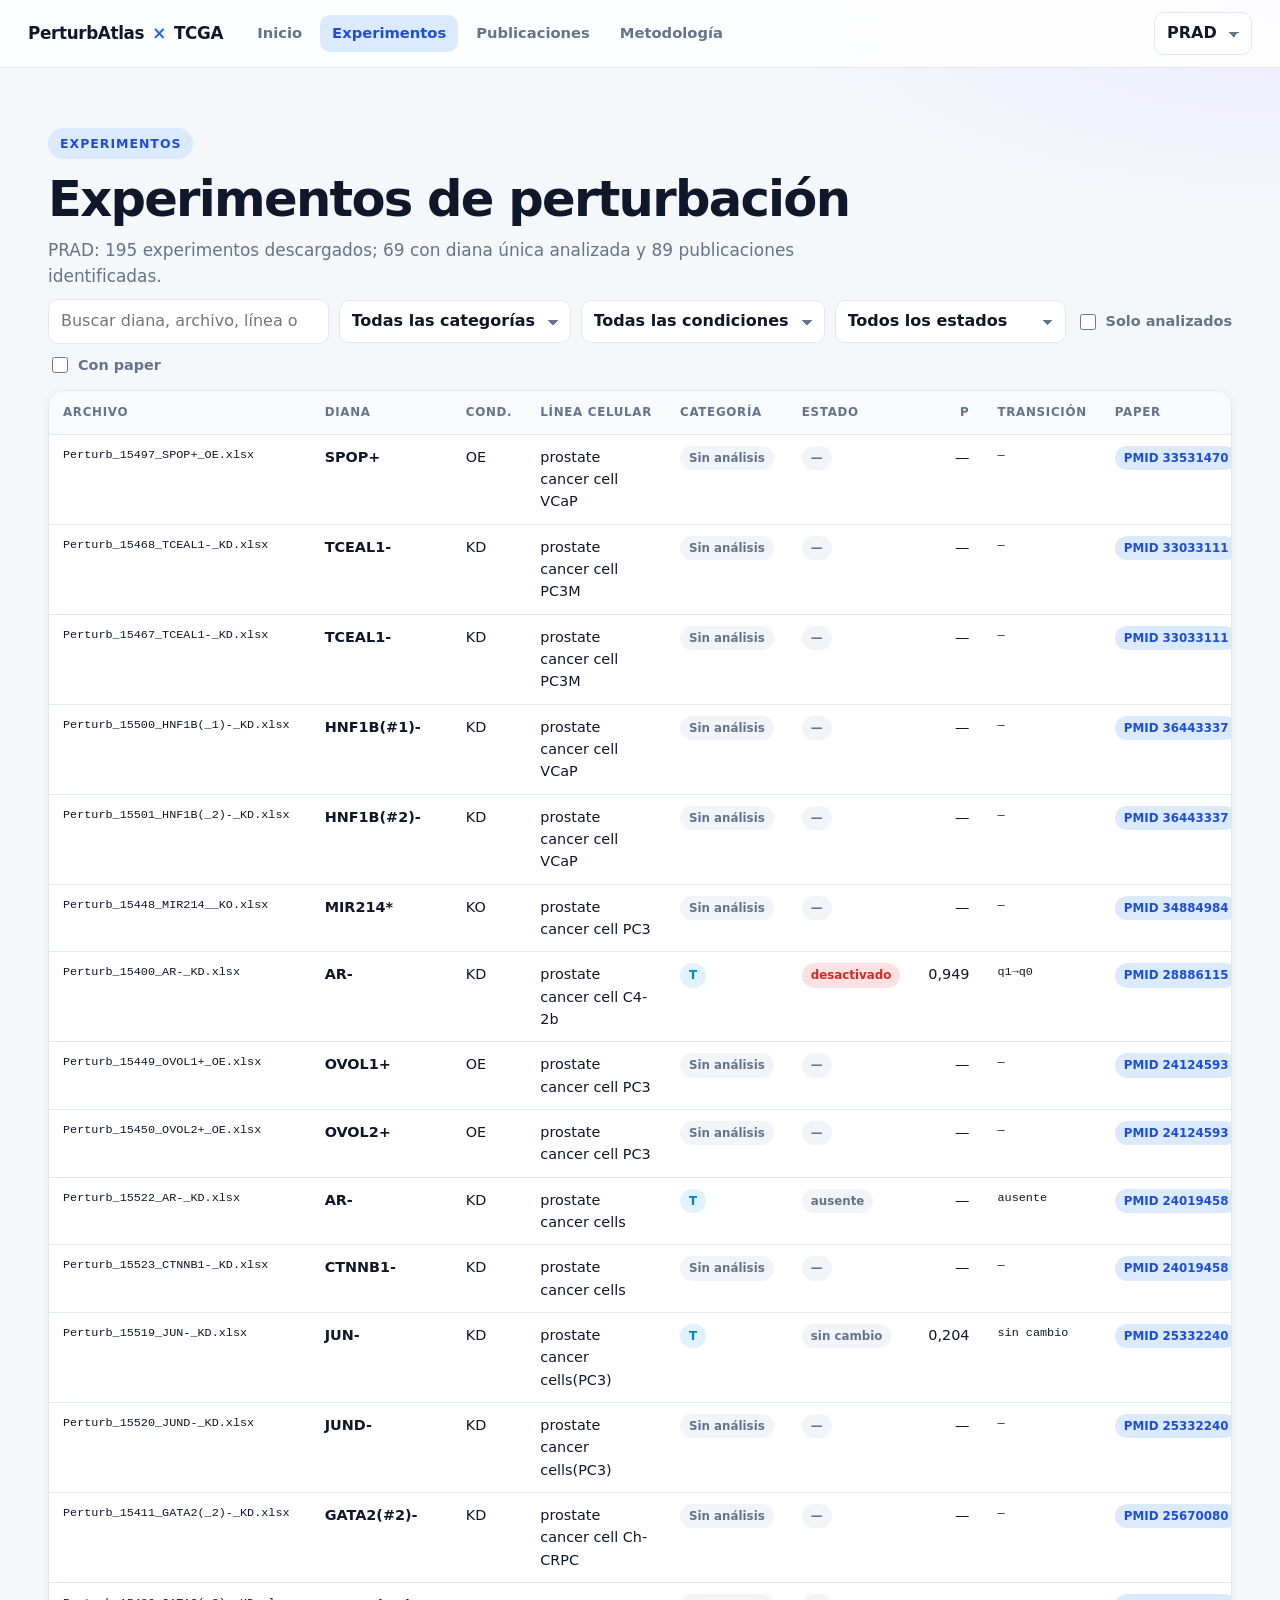
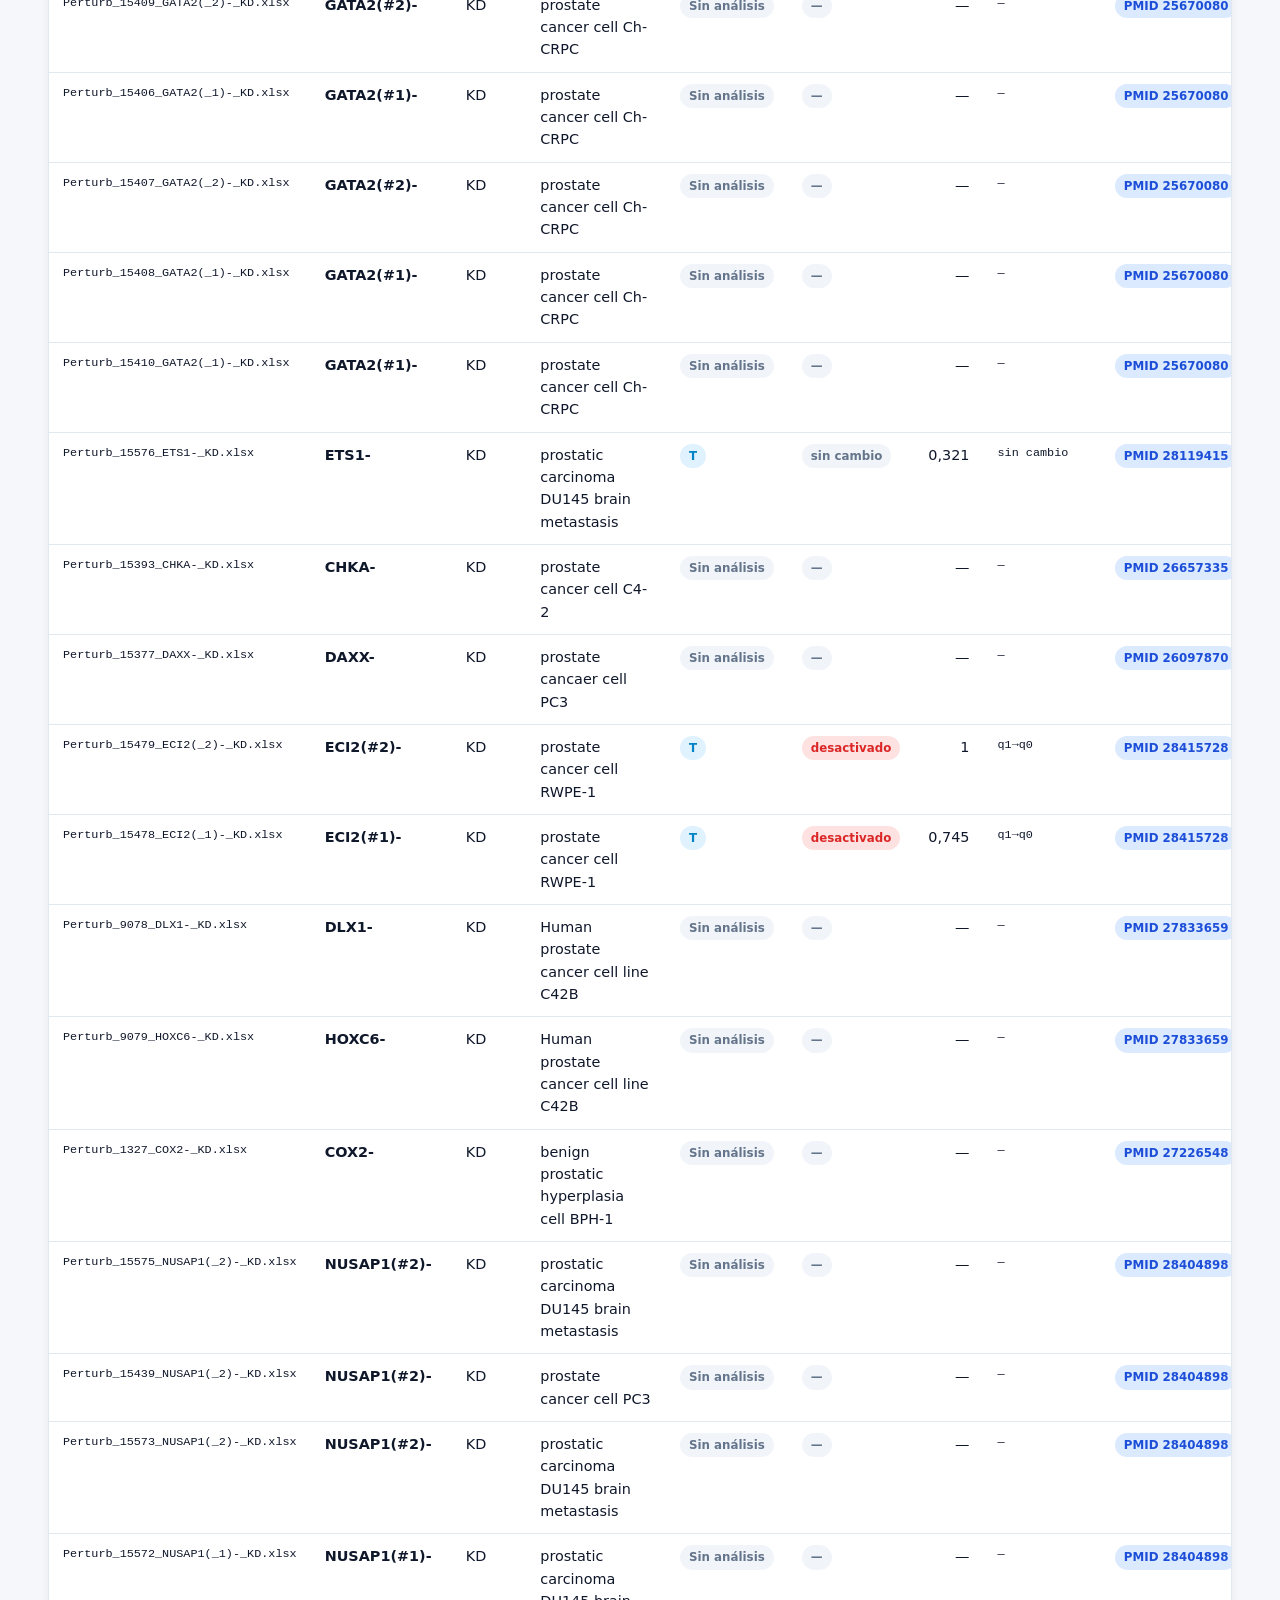
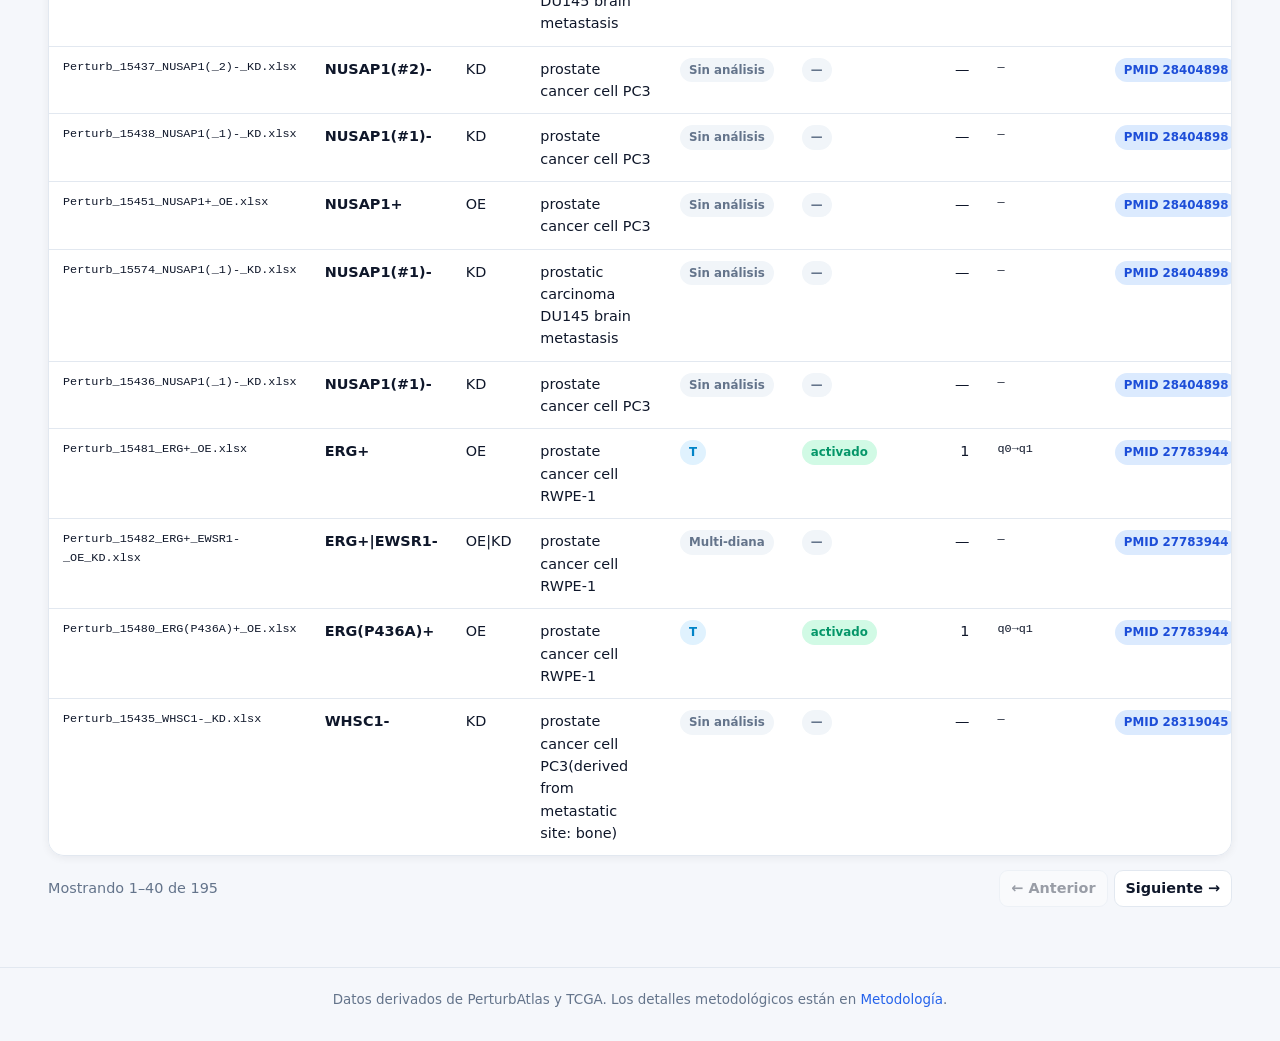
==== experiments.html @ 243a3626 "Explorador web de experimentos PerturbAtlas x TCGA (PRAD)" ====
<!doctype html>
<html lang="es">
<head>
  <meta charset="utf-8">
  <meta name="viewport" content="width=device-width, initial-scale=1">
  <title>Experimentos · PerturbAtlas × TCGA</title>
  <link rel="stylesheet" href="assets/style.css">
</head>
<body data-page="experiments">
  <header class="topbar">
    <a class="brand" href="index.html">PerturbAtlas<span>×</span>TCGA</a>
    <nav class="nav">
      <a href="index.html" data-nav="home">Inicio</a>
      <a href="experiments.html" data-nav="experiments">Experimentos</a>
      <a href="papers.html" data-nav="papers">Publicaciones</a>
      <a href="methodology.html" data-nav="methodology">Metodología</a>
    </nav>
    <div class="spacer"></div>
    <select class="select" id="cancer-select" aria-label="Seleccionar cáncer"></select>
  </header>

  <main>
    <section class="hero">
      <span class="eyebrow">Experimentos</span>
      <h1>Experimentos de perturbación</h1>
      <p class="lead" id="experiments-lead">Cada fila corresponde a un experimento de PerturbAtlas, con la diana, su clasificación y el resultado del análisis de transición.</p>
    </section>

    <div class="toolbar">
      <input id="search" class="input" type="search" placeholder="Buscar diana, archivo, línea o paper…" aria-label="Buscar">
      <select id="filter-category" class="select" aria-label="Categoría"></select>
      <select id="filter-condition" class="select" aria-label="Condición"></select>
      <select id="filter-state" class="select" aria-label="Estado"></select>
      <label class="check"><input type="checkbox" id="only-analyzed"> Solo analizados</label>
      <label class="check"><input type="checkbox" id="only-paper"> Con paper</label>
    </div>

    <div class="table-wrap">
      <table>
        <thead>
          <tr>
            <th>Archivo</th>
            <th>Diana</th>
            <th>Cond.</th>
            <th>Línea celular</th>
            <th>Categoría</th>
            <th>Estado</th>
            <th class="num">P</th>
            <th>Transición</th>
            <th>Paper</th>
            <th></th>
          </tr>
        </thead>
        <tbody id="rows"></tbody>
      </table>
    </div>

    <div class="pager">
      <span id="page-info"></span>
      <span class="buttons">
        <button id="prev" type="button">← Anterior</button>
        <button id="next" type="button">Siguiente →</button>
      </span>
    </div>
  </main>

  <footer>
    Datos derivados de PerturbAtlas y TCGA. Los detalles metodológicos están en
    <a href="methodology.html">Metodología</a>.
  </footer>

  <dialog id="detail">
    <div class="dialog-head">
      <div>
        <h3 id="detail-title">Experimento</h3>
        <div class="meta" id="detail-subtitle"></div>
      </div>
      <button class="icon-btn" id="detail-close" type="button" aria-label="Cerrar">✕</button>
    </div>
    <div class="dialog-body" id="detail-body"></div>
  </dialog>

  <script src="assets/app.js"></script>
</body>
</html>
---- assets/style.css ----
:root {
  --bg: #f5f7fb;
  --surface: #ffffff;
  --surface-soft: #f8fafc;
  --text: #0f172a;
  --muted: #64748b;
  --border: #e2e8f0;
  --primary: #2563eb;
  --primary-dark: #1d4ed8;
  --primary-soft: #dbeafe;
  --t: #0284c7;
  --t-soft: #e0f2fe;
  --n: #d97706;
  --n-soft: #fef3c7;
  --nt: #7c3aed;
  --nt-soft: #ede9fe;
  --o: #64748b;
  --o-soft: #f1f5f9;
  --ok: #059669;
  --ok-soft: #d1fae5;
  --bad: #dc2626;
  --bad-soft: #fee2e2;
  --warn: #0ea5e9;
  --warn-soft: #e0f2fe;
  --shadow: 0 10px 30px rgba(15, 23, 42, .08);
  --shadow-sm: 0 2px 8px rgba(15, 23, 42, .06);
  --radius: 16px;
}

* { box-sizing: border-box; }

html { scroll-behavior: smooth; }

body {
  margin: 0;
  background:
    radial-gradient(1100px 420px at 10% -10%, #e0ecff 0%, transparent 60%),
    radial-gradient(900px 380px at 100% 0%, #ede9fe 0%, transparent 55%),
    var(--bg);
  color: var(--text);
  font-family: system-ui, -apple-system, "Segoe UI", Roboto, "Helvetica Neue", Arial, sans-serif;
  line-height: 1.55;
  -webkit-font-smoothing: antialiased;
}

a { color: var(--primary); text-decoration: none; }
a:hover { text-decoration: underline; }

.topbar {
  position: sticky;
  top: 0;
  z-index: 40;
  display: flex;
  align-items: center;
  gap: 22px;
  padding: 12px 28px;
  background: rgba(255, 255, 255, .82);
  backdrop-filter: saturate(160%) blur(14px);
  border-bottom: 1px solid var(--border);
}

.brand {
  display: flex;
  align-items: center;
  gap: 8px;
  font-weight: 800;
  letter-spacing: -.02em;
  font-size: 1.05rem;
  color: var(--text);
  white-space: nowrap;
}
.brand span { color: var(--primary); }

.nav {
  display: flex;
  gap: 6px;
  flex-wrap: wrap;
}
.nav a {
  color: var(--muted);
  font-weight: 600;
  font-size: .92rem;
  padding: 7px 12px;
  border-radius: 10px;
}
.nav a:hover { background: var(--surface-soft); color: var(--text); text-decoration: none; }
.nav a.active { background: var(--primary-soft); color: var(--primary-dark); }

.spacer { flex: 1; }

.select {
  appearance: none;
  border: 1px solid var(--border);
  background: var(--surface);
  color: var(--text);
  font: inherit;
  font-weight: 600;
  padding: 8px 34px 8px 12px;
  border-radius: 10px;
  cursor: pointer;
  background-image: linear-gradient(45deg, transparent 50%, var(--muted) 50%),
                    linear-gradient(135deg, var(--muted) 50%, transparent 50%);
  background-position: calc(100% - 17px) 52%, calc(100% - 12px) 52%;
  background-size: 5px 5px, 5px 5px;
  background-repeat: no-repeat;
}

main { max-width: 1240px; margin: 0 auto; padding: 34px 28px 60px; }

.hero { padding: 26px 0 10px; }
.eyebrow {
  display: inline-flex;
  align-items: center;
  gap: 8px;
  font-size: .78rem;
  font-weight: 700;
  letter-spacing: .08em;
  text-transform: uppercase;
  color: var(--primary-dark);
  background: var(--primary-soft);
  padding: 6px 12px;
  border-radius: 999px;
}
h1 {
  margin: 14px 0 10px;
  font-size: clamp(2rem, 4.2vw, 3.1rem);
  line-height: 1.08;
  letter-spacing: -.035em;
}
.lead { max-width: 780px; color: var(--muted); font-size: 1.06rem; margin: 0; }

.kpis {
  display: grid;
  grid-template-columns: repeat(auto-fit, minmax(170px, 1fr));
  gap: 16px;
  margin: 28px 0 10px;
}
.kpi {
  background: var(--surface);
  border: 1px solid var(--border);
  border-radius: var(--radius);
  padding: 18px 20px;
  box-shadow: var(--shadow-sm);
}
.kpi .value { font-size: 2rem; font-weight: 800; letter-spacing: -.03em; line-height: 1.1; }
.kpi .label { color: var(--muted); font-size: .82rem; font-weight: 700; text-transform: uppercase; letter-spacing: .06em; margin-top: 6px; }

.section { margin-top: 34px; }
.section-head {
  display: flex;
  align-items: baseline;
  justify-content: space-between;
  gap: 16px;
  margin-bottom: 14px;
}
h2 { margin: 0; font-size: 1.35rem; letter-spacing: -.02em; }
.section-head .hint { color: var(--muted); font-size: .9rem; }

.card {
  background: var(--surface);
  border: 1px solid var(--border);
  border-radius: var(--radius);
  box-shadow: var(--shadow-sm);
  padding: 22px;
}

.grid-2 { display: grid; grid-template-columns: 1.15fr .85fr; gap: 18px; }
@media (max-width: 900px) { .grid-2 { grid-template-columns: 1fr; } }

a.card { color: inherit; text-decoration: none; transition: border-color .15s, box-shadow .15s; }
a.card h2 { color: var(--primary); }
a.card:hover { border-color: #bfdbfe; box-shadow: var(--shadow); text-decoration: none; }

.bars { display: grid; gap: 14px; }
.bar-row { display: grid; grid-template-columns: 130px 1fr 54px; align-items: center; gap: 12px; }
.bar-track { display: block; height: 12px; border-radius: 999px; background: var(--surface-soft); overflow: hidden; }
.bar-fill { display: block; height: 100%; border-radius: 999px; }
.bar-row .num { text-align: right; font-variant-numeric: tabular-nums; color: var(--muted); font-weight: 700; }

.table-wrap {
  background: var(--surface);
  border: 1px solid var(--border);
  border-radius: var(--radius);
  box-shadow: var(--shadow-sm);
  overflow: auto;
}
table { width: 100%; border-collapse: collapse; font-size: .9rem; }
thead th {
  position: sticky;
  top: 0;
  z-index: 2;
  background: var(--surface-soft);
  color: var(--muted);
  font-size: .74rem;
  text-transform: uppercase;
  letter-spacing: .06em;
  text-align: left;
  padding: 12px 14px;
  border-bottom: 1px solid var(--border);
  white-space: nowrap;
}
tbody td { padding: 11px 14px; border-bottom: 1px solid var(--border); vertical-align: top; }
tbody tr:hover { background: #fbfdff; }
tbody tr:last-child td { border-bottom: 0; }
td.num, th.num { text-align: right; font-variant-numeric: tabular-nums; }
.mono { font-family: ui-monospace, SFMono-Regular, Menlo, Consolas, monospace; font-size: .82em; }

.badge {
  display: inline-flex;
  align-items: center;
  gap: 6px;
  padding: 3px 9px;
  border-radius: 999px;
  font-size: .74rem;
  font-weight: 700;
  white-space: nowrap;
}
.badge.T { background: var(--t-soft); color: var(--t); }
.badge.N { background: var(--n-soft); color: var(--n); }
.badge.NT { background: var(--nt-soft); color: var(--nt); }
.badge.Multi { background: var(--o-soft); color: var(--o); }
.badge.Sin { background: var(--o-soft); color: var(--o); }
.badge.activado { background: var(--ok-soft); color: var(--ok); }
.badge.desactivado { background: var(--bad-soft); color: var(--bad); }
.badge.sin_cambio { background: var(--o-soft); color: var(--o); }
.badge.sin_transicion_valida { background: var(--warn-soft); color: var(--warn); }
.badge.ausente { background: var(--o-soft); color: var(--o); }
.badge.paper { background: var(--primary-soft); color: var(--primary-dark); }
.badge.muted { background: var(--o-soft); color: var(--o); }

.toolbar {
  display: flex;
  flex-wrap: wrap;
  gap: 10px;
  align-items: center;
  margin-bottom: 14px;
}
.input, .btn {
  font: inherit;
  border: 1px solid var(--border);
  background: var(--surface);
  color: var(--text);
  padding: 9px 12px;
  border-radius: 10px;
}
.input { min-width: 240px; flex: 1 1 260px; }
.input:focus, .select:focus, .btn:focus { outline: 2px solid var(--primary-soft); border-color: var(--primary); }
.btn { cursor: pointer; font-weight: 700; }
.btn:hover { background: var(--surface-soft); }
.btn.primary { background: var(--primary); border-color: var(--primary); color: #fff; }
.btn.primary:hover { background: var(--primary-dark); }
.check { display: inline-flex; align-items: center; gap: 7px; color: var(--muted); font-weight: 600; font-size: .9rem; cursor: pointer; }
.check input { accent-color: var(--primary); width: 16px; height: 16px; }

.pager { display: flex; align-items: center; justify-content: space-between; gap: 12px; margin-top: 14px; color: var(--muted); font-size: .9rem; }
.pager .buttons { display: flex; gap: 6px; }
.pager button {
  border: 1px solid var(--border);
  background: var(--surface);
  color: var(--text);
  border-radius: 9px;
  padding: 6px 11px;
  cursor: pointer;
  font: inherit;
  font-weight: 700;
}
.pager button:disabled { opacity: .4; cursor: default; }

.cards { display: grid; gap: 16px; }
.paper-card { display: grid; gap: 10px; }
.paper-card h3 { margin: 0; font-size: 1.05rem; line-height: 1.35; letter-spacing: -.01em; }
.meta { color: var(--muted); font-size: .88rem; }
.chips { display: flex; flex-wrap: wrap; gap: 6px; }
.chip {
  font-family: ui-monospace, SFMono-Regular, Menlo, Consolas, monospace;
  font-size: .72rem;
  background: var(--surface-soft);
  border: 1px solid var(--border);
  color: var(--muted);
  border-radius: 8px;
  padding: 3px 8px;
}

dialog {
  width: min(980px, calc(100vw - 32px));
  max-height: calc(100vh - 48px);
  border: 0;
  border-radius: 20px;
  padding: 0;
  box-shadow: 0 30px 80px rgba(15, 23, 42, .28);
  color: var(--text);
}
dialog::backdrop { background: rgba(15, 23, 42, .42); backdrop-filter: blur(3px); }
.dialog-head {
  display: flex;
  align-items: flex-start;
  gap: 16px;
  padding: 22px 24px 14px;
  border-bottom: 1px solid var(--border);
}
.dialog-head h3 { margin: 0; font-size: 1.25rem; letter-spacing: -.02em; }
.dialog-body { padding: 20px 24px 26px; overflow: auto; max-height: calc(100vh - 190px); }
.icon-btn {
  margin-left: auto;
  border: 1px solid var(--border);
  background: var(--surface);
  border-radius: 10px;
  width: 36px; height: 36px;
  cursor: pointer;
  font-size: 1.1rem;
  line-height: 1;
  color: var(--muted);
}

.detail-grid { display: grid; grid-template-columns: repeat(auto-fit, minmax(180px, 1fr)); gap: 12px; }
.detail {
  background: var(--surface-soft);
  border: 1px solid var(--border);
  border-radius: 12px;
  padding: 12px 14px;
}
.detail .k { color: var(--muted); font-size: .72rem; font-weight: 700; text-transform: uppercase; letter-spacing: .06em; }
.detail .v { font-weight: 700; margin-top: 2px; word-break: break-word; }

.subhead { font-size: .78rem; font-weight: 800; text-transform: uppercase; letter-spacing: .07em; color: var(--muted); margin: 22px 0 8px; }

.note { color: var(--muted); font-size: .86rem; }
.empty { color: var(--muted); text-align: center; padding: 26px; }

footer {
  border-top: 1px solid var(--border);
  color: var(--muted);
  font-size: .84rem;
  padding: 22px 28px 30px;
  text-align: center;
}

@media (max-width: 720px) {
  .topbar { flex-wrap: wrap; padding: 10px 16px; gap: 10px; }
  main { padding: 22px 16px 46px; }
  .nav { order: 3; width: 100%; }
  .bar-row { grid-template-columns: 70px 1fr 44px; }
}
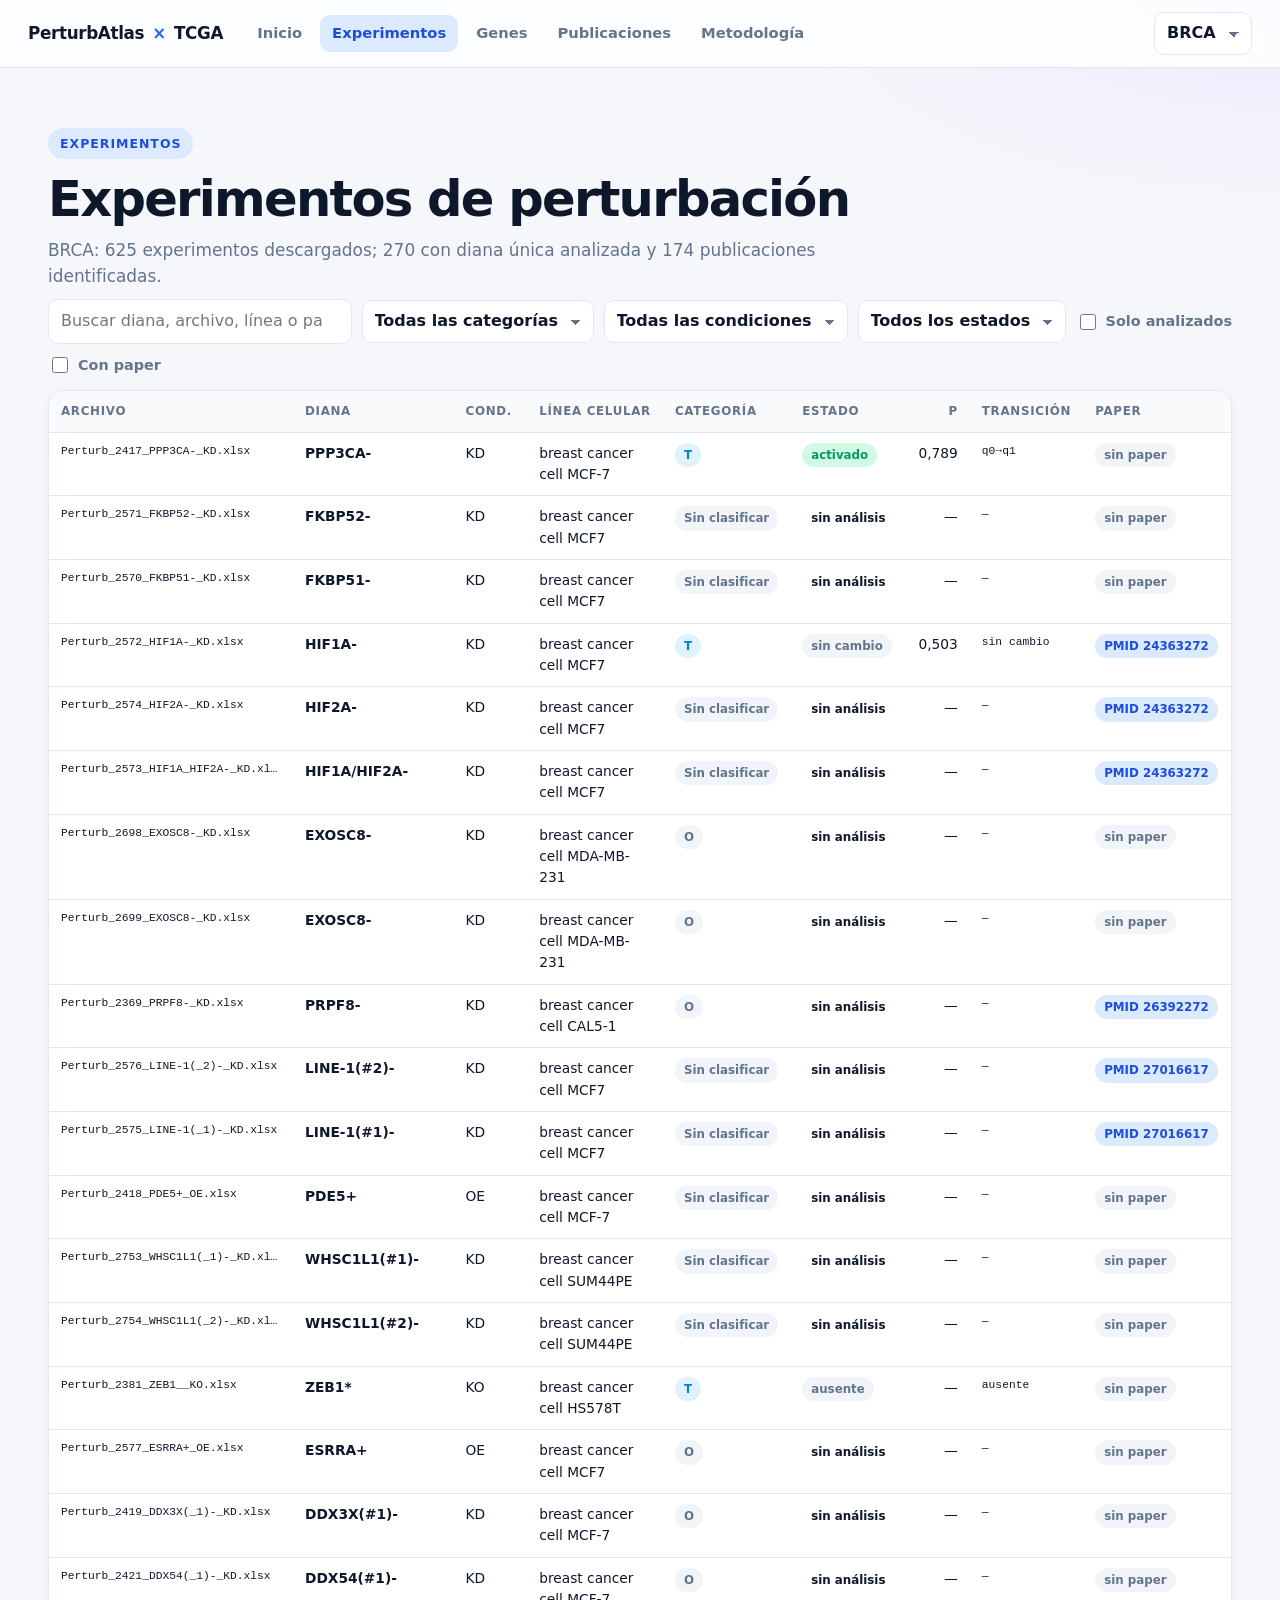
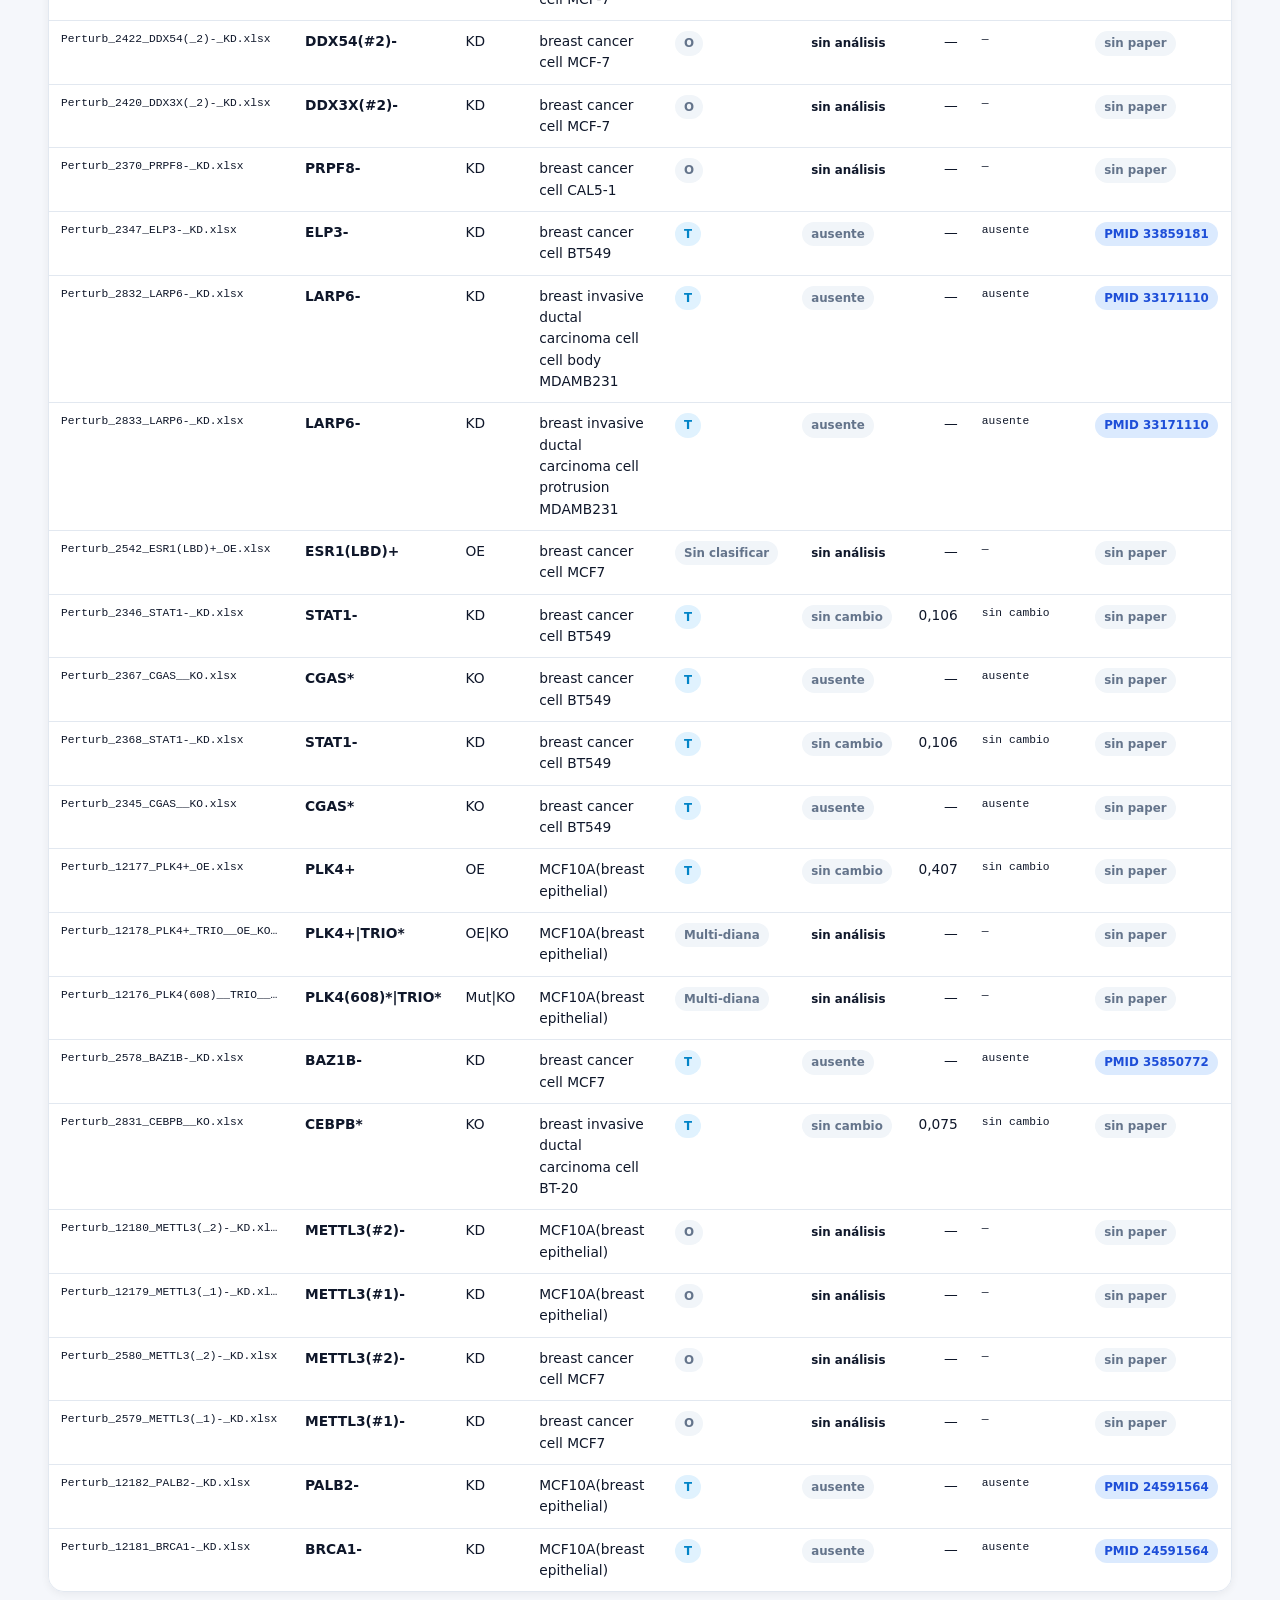
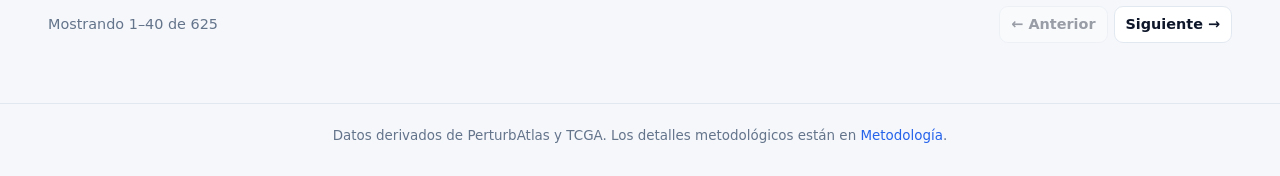
==== commit d410cf06: "Anade la pagina de Genes con metricas de expresion y porcentajes fuera de rango" ====
--- a/experiments.html
+++ b/experiments.html
@@ -5,6 +5,7 @@
   <meta name="viewport" content="width=device-width, initial-scale=1">
   <title>Experimentos · PerturbAtlas × TCGA</title>
   <link rel="stylesheet" href="assets/style.css">
+  <link rel="icon" href="assets/favicon.svg" type="image/svg+xml">
 </head>
 <body data-page="experiments">
   <header class="topbar">
@@ -12,6 +13,7 @@
     <nav class="nav">
       <a href="index.html" data-nav="home">Inicio</a>
       <a href="experiments.html" data-nav="experiments">Experimentos</a>
+      <a href="genes.html" data-nav="genes">Genes</a>
       <a href="papers.html" data-nav="papers">Publicaciones</a>
       <a href="methodology.html" data-nav="methodology">Metodología</a>
     </nav>
--- a/assets/style.css
+++ b/assets/style.css
@@ -167,6 +167,22 @@
 .grid-2 { display: grid; grid-template-columns: 1.15fr .85fr; gap: 18px; }
 @media (max-width: 900px) { .grid-2 { grid-template-columns: 1fr; } }
 
+.grid-3 { display: grid; grid-template-columns: repeat(3, 1fr); gap: 18px; }
+@media (max-width: 900px) { .grid-3 { grid-template-columns: 1fr; } }
+
+.gene-type {
+  display: inline-block;
+  max-width: 170px;
+  overflow: hidden;
+  text-overflow: ellipsis;
+  white-space: nowrap;
+  vertical-align: bottom;
+  font-family: ui-monospace, SFMono-Regular, Menlo, Consolas, monospace;
+  font-size: .78rem;
+}
+.pct-active { color: var(--ok); font-weight: 700; }
+.pct-near { color: var(--n); font-weight: 700; }
+
 a.card { color: inherit; text-decoration: none; transition: border-color .15s, box-shadow .15s; }
 a.card h2 { color: var(--primary); }
 a.card:hover { border-color: #bfdbfe; box-shadow: var(--shadow); text-decoration: none; }
@@ -205,6 +221,19 @@
 td.num, th.num { text-align: right; font-variant-numeric: tabular-nums; }
 .mono { font-family: ui-monospace, SFMono-Regular, Menlo, Consolas, monospace; font-size: .82em; }
 
+.filename {
+  display: inline-block;
+  max-width: 220px;
+  overflow: hidden;
+  text-overflow: ellipsis;
+  white-space: nowrap;
+  vertical-align: bottom;
+}
+.cell-line { display: inline-block; max-width: 185px; }
+.table-wrap table { font-size: .86rem; }
+.table-wrap tbody td { padding: 10px 12px; }
+.table-wrap thead th { padding: 11px 12px; }
+
 .badge {
   display: inline-flex;
   align-items: center;
@@ -218,6 +247,7 @@
 .badge.T { background: var(--t-soft); color: var(--t); }
 .badge.N { background: var(--n-soft); color: var(--n); }
 .badge.NT { background: var(--nt-soft); color: var(--nt); }
+.badge.O { background: var(--o-soft); color: var(--o); }
 .badge.Multi { background: var(--o-soft); color: var(--o); }
 .badge.Sin { background: var(--o-soft); color: var(--o); }
 .badge.activado { background: var(--ok-soft); color: var(--ok); }
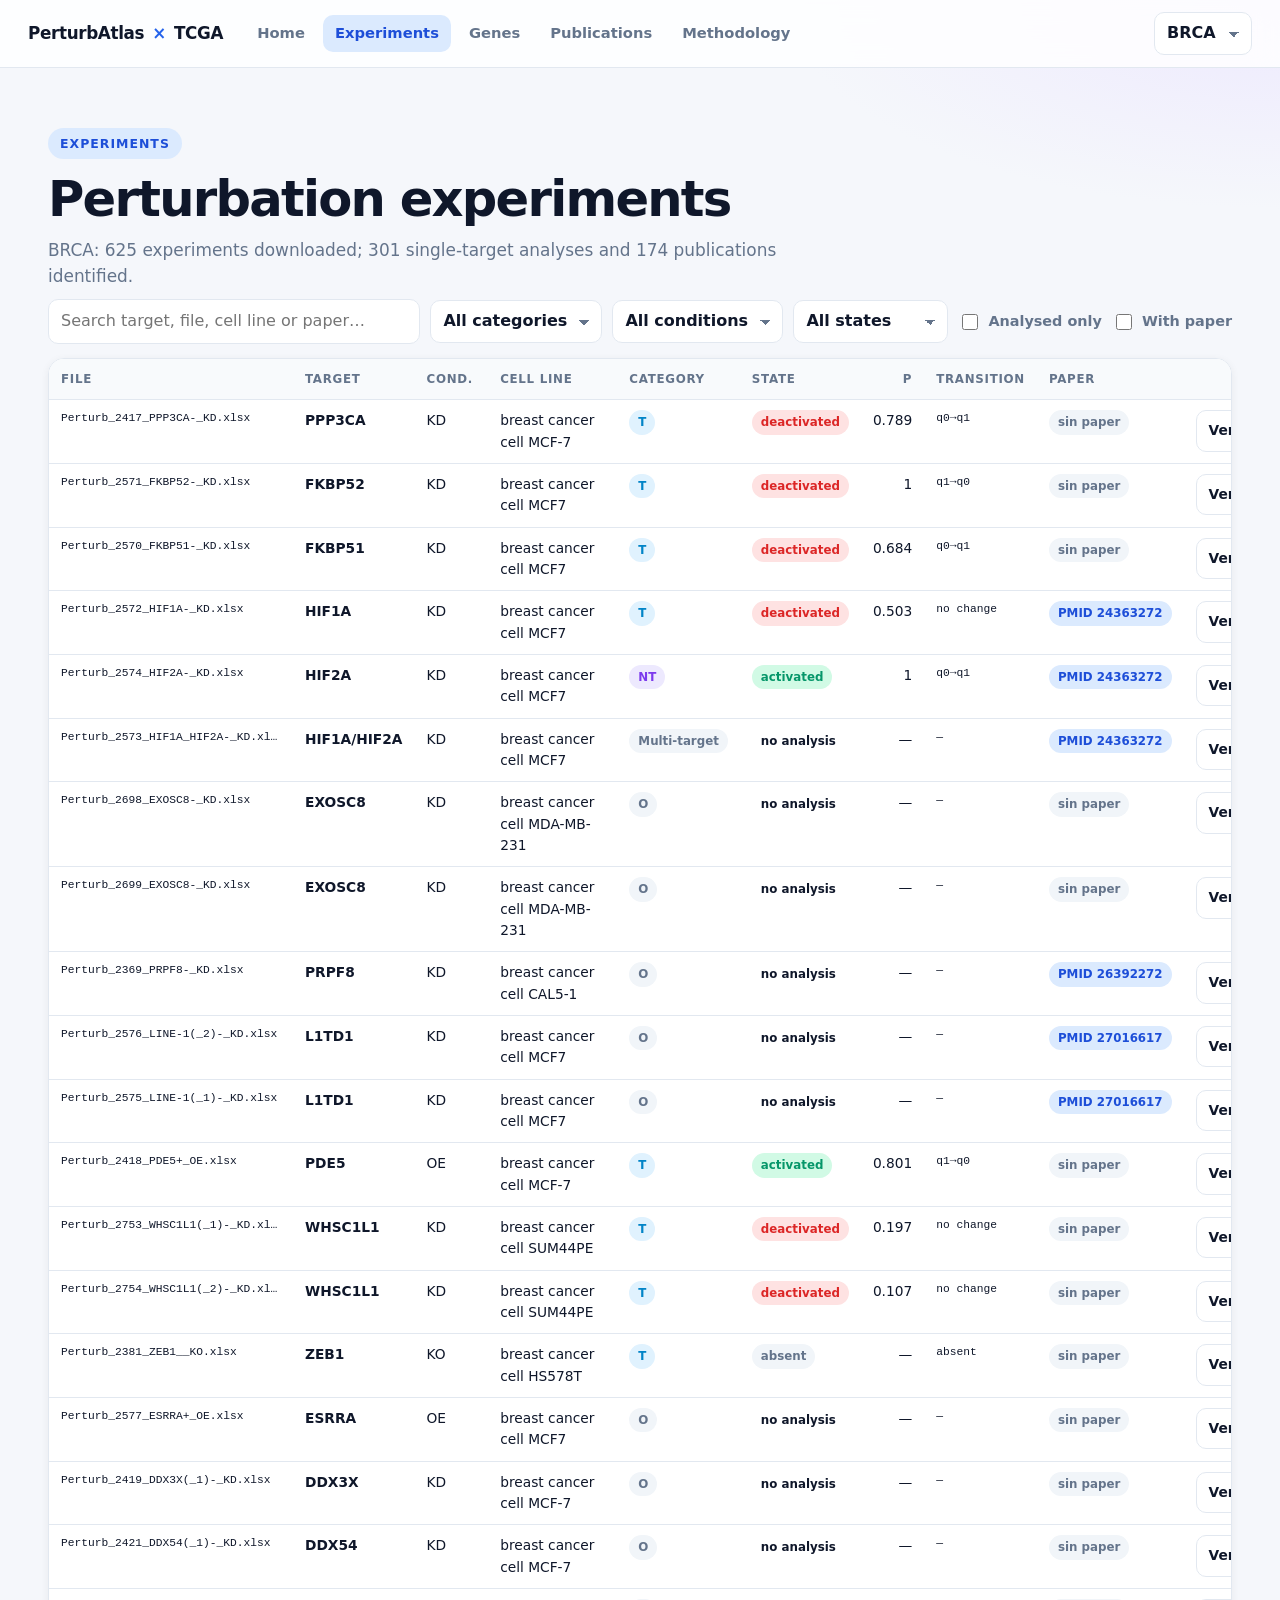
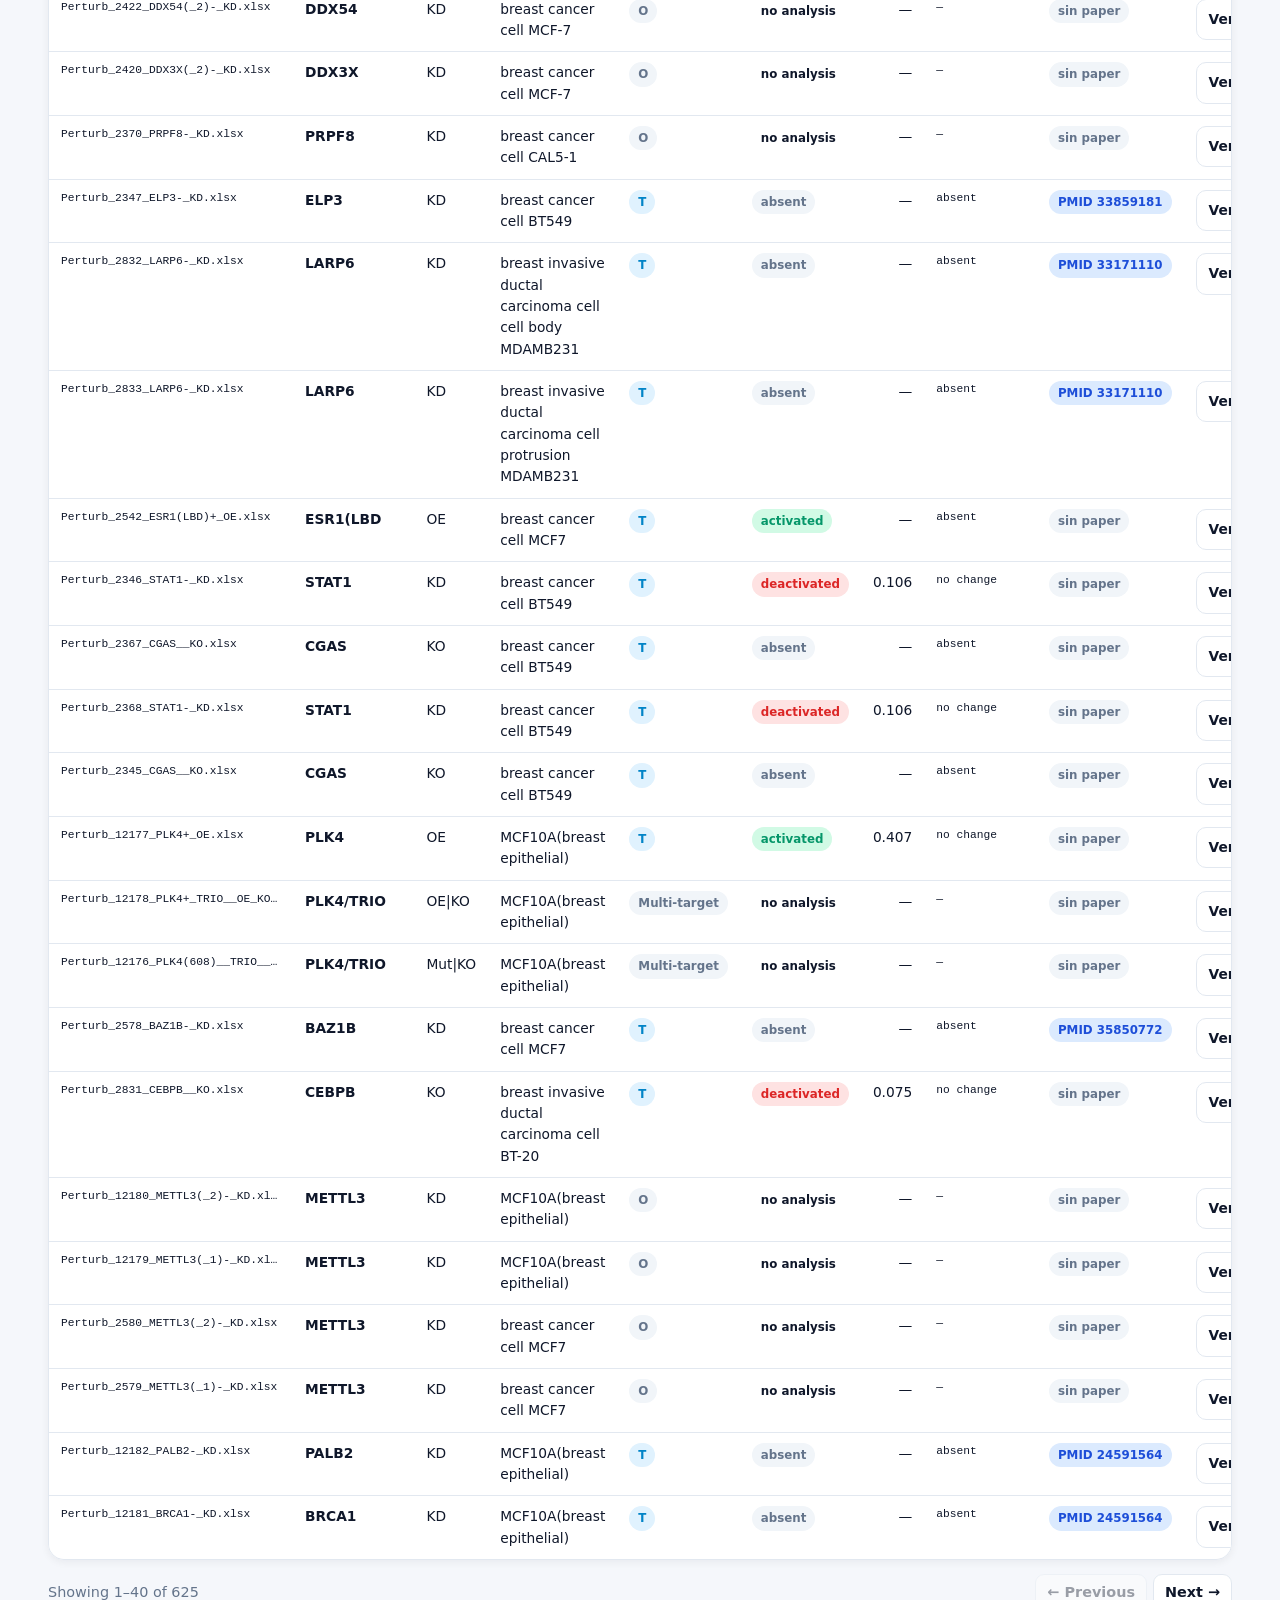
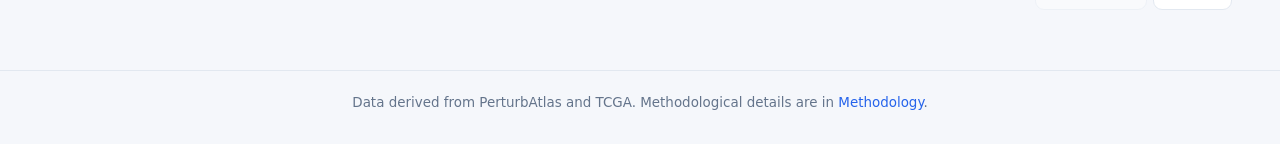
==== commit 1612603e: "Translate the explorer to English and document the reachability test" ====
--- a/experiments.html
+++ b/experiments.html
@@ -1,9 +1,9 @@
 <!doctype html>
-<html lang="es">
+<html lang="en">
 <head>
   <meta charset="utf-8">
   <meta name="viewport" content="width=device-width, initial-scale=1">
-  <title>Experimentos · PerturbAtlas × TCGA</title>
+  <title>Experiments · PerturbAtlas × TCGA</title>
   <link rel="stylesheet" href="assets/style.css">
   <link rel="icon" href="assets/favicon.svg" type="image/svg+xml">
 </head>
@@ -11,44 +11,44 @@
   <header class="topbar">
     <a class="brand" href="index.html">PerturbAtlas<span>×</span>TCGA</a>
     <nav class="nav">
-      <a href="index.html" data-nav="home">Inicio</a>
-      <a href="experiments.html" data-nav="experiments">Experimentos</a>
+      <a href="index.html" data-nav="home">Home</a>
+      <a href="experiments.html" data-nav="experiments">Experiments</a>
       <a href="genes.html" data-nav="genes">Genes</a>
-      <a href="papers.html" data-nav="papers">Publicaciones</a>
-      <a href="methodology.html" data-nav="methodology">Metodología</a>
+      <a href="papers.html" data-nav="papers">Publications</a>
+      <a href="methodology.html" data-nav="methodology">Methodology</a>
     </nav>
     <div class="spacer"></div>
-    <select class="select" id="cancer-select" aria-label="Seleccionar cáncer"></select>
+    <select class="select" id="cancer-select" aria-label="Select cancer"></select>
   </header>
 
   <main>
     <section class="hero">
-      <span class="eyebrow">Experimentos</span>
-      <h1>Experimentos de perturbación</h1>
-      <p class="lead" id="experiments-lead">Cada fila corresponde a un experimento de PerturbAtlas, con la diana, su clasificación y el resultado del análisis de transición.</p>
+      <span class="eyebrow">Experiments</span>
+      <h1>Perturbation experiments</h1>
+      <p class="lead" id="experiments-lead">Each row is a PerturbAtlas experiment with its target, classification and transition analysis.</p>
     </section>
 
     <div class="toolbar">
-      <input id="search" class="input" type="search" placeholder="Buscar diana, archivo, línea o paper…" aria-label="Buscar">
-      <select id="filter-category" class="select" aria-label="Categoría"></select>
-      <select id="filter-condition" class="select" aria-label="Condición"></select>
-      <select id="filter-state" class="select" aria-label="Estado"></select>
-      <label class="check"><input type="checkbox" id="only-analyzed"> Solo analizados</label>
-      <label class="check"><input type="checkbox" id="only-paper"> Con paper</label>
+      <input id="search" class="input" type="search" placeholder="Search target, file, cell line or paper…" aria-label="Buscar">
+      <select id="filter-category" class="select" aria-label="Category"></select>
+      <select id="filter-condition" class="select" aria-label="Condition"></select>
+      <select id="filter-state" class="select" aria-label="State"></select>
+      <label class="check"><input type="checkbox" id="only-analyzed"> Analysed only</label>
+      <label class="check"><input type="checkbox" id="only-paper"> With paper</label>
     </div>
 
     <div class="table-wrap">
       <table>
         <thead>
           <tr>
-            <th>Archivo</th>
-            <th>Diana</th>
+            <th>File</th>
+            <th>Target</th>
             <th>Cond.</th>
-            <th>Línea celular</th>
-            <th>Categoría</th>
-            <th>Estado</th>
+            <th>Cell line</th>
+            <th>Category</th>
+            <th>State</th>
             <th class="num">P</th>
-            <th>Transición</th>
+            <th>Transition</th>
             <th>Paper</th>
             <th></th>
           </tr>
@@ -60,15 +60,15 @@
     <div class="pager">
       <span id="page-info"></span>
       <span class="buttons">
-        <button id="prev" type="button">← Anterior</button>
-        <button id="next" type="button">Siguiente →</button>
+        <button id="prev" type="button">← Previous</button>
+        <button id="next" type="button">Next →</button>
       </span>
     </div>
   </main>
 
   <footer>
-    Datos derivados de PerturbAtlas y TCGA. Los detalles metodológicos están en
-    <a href="methodology.html">Metodología</a>.
+    Data derived from PerturbAtlas and TCGA. Methodological details are in
+    <a href="methodology.html">Methodology</a>.
   </footer>
 
   <dialog id="detail">
--- a/assets/style.css
+++ b/assets/style.css
@@ -357,6 +357,13 @@
 .note { color: var(--muted); font-size: .86rem; }
 .empty { color: var(--muted); text-align: center; padding: 26px; }
 
+.summary-card { box-shadow: none; }
+.summary-text { margin: 0 0 10px; line-height: 1.55; }
+.summary-row { display: flex; align-items: baseline; flex-wrap: wrap; gap: 8px; margin: 8px 0 2px; }
+.summary-label { font-weight: 600; font-size: .9rem; color: #334155; }
+.summary-row .note { font-size: .8rem; }
+.summary-note { margin: 10px 0 0; font-size: .78rem; color: #64748b; line-height: 1.45; }
+
 footer {
   border-top: 1px solid var(--border);
   color: var(--muted);
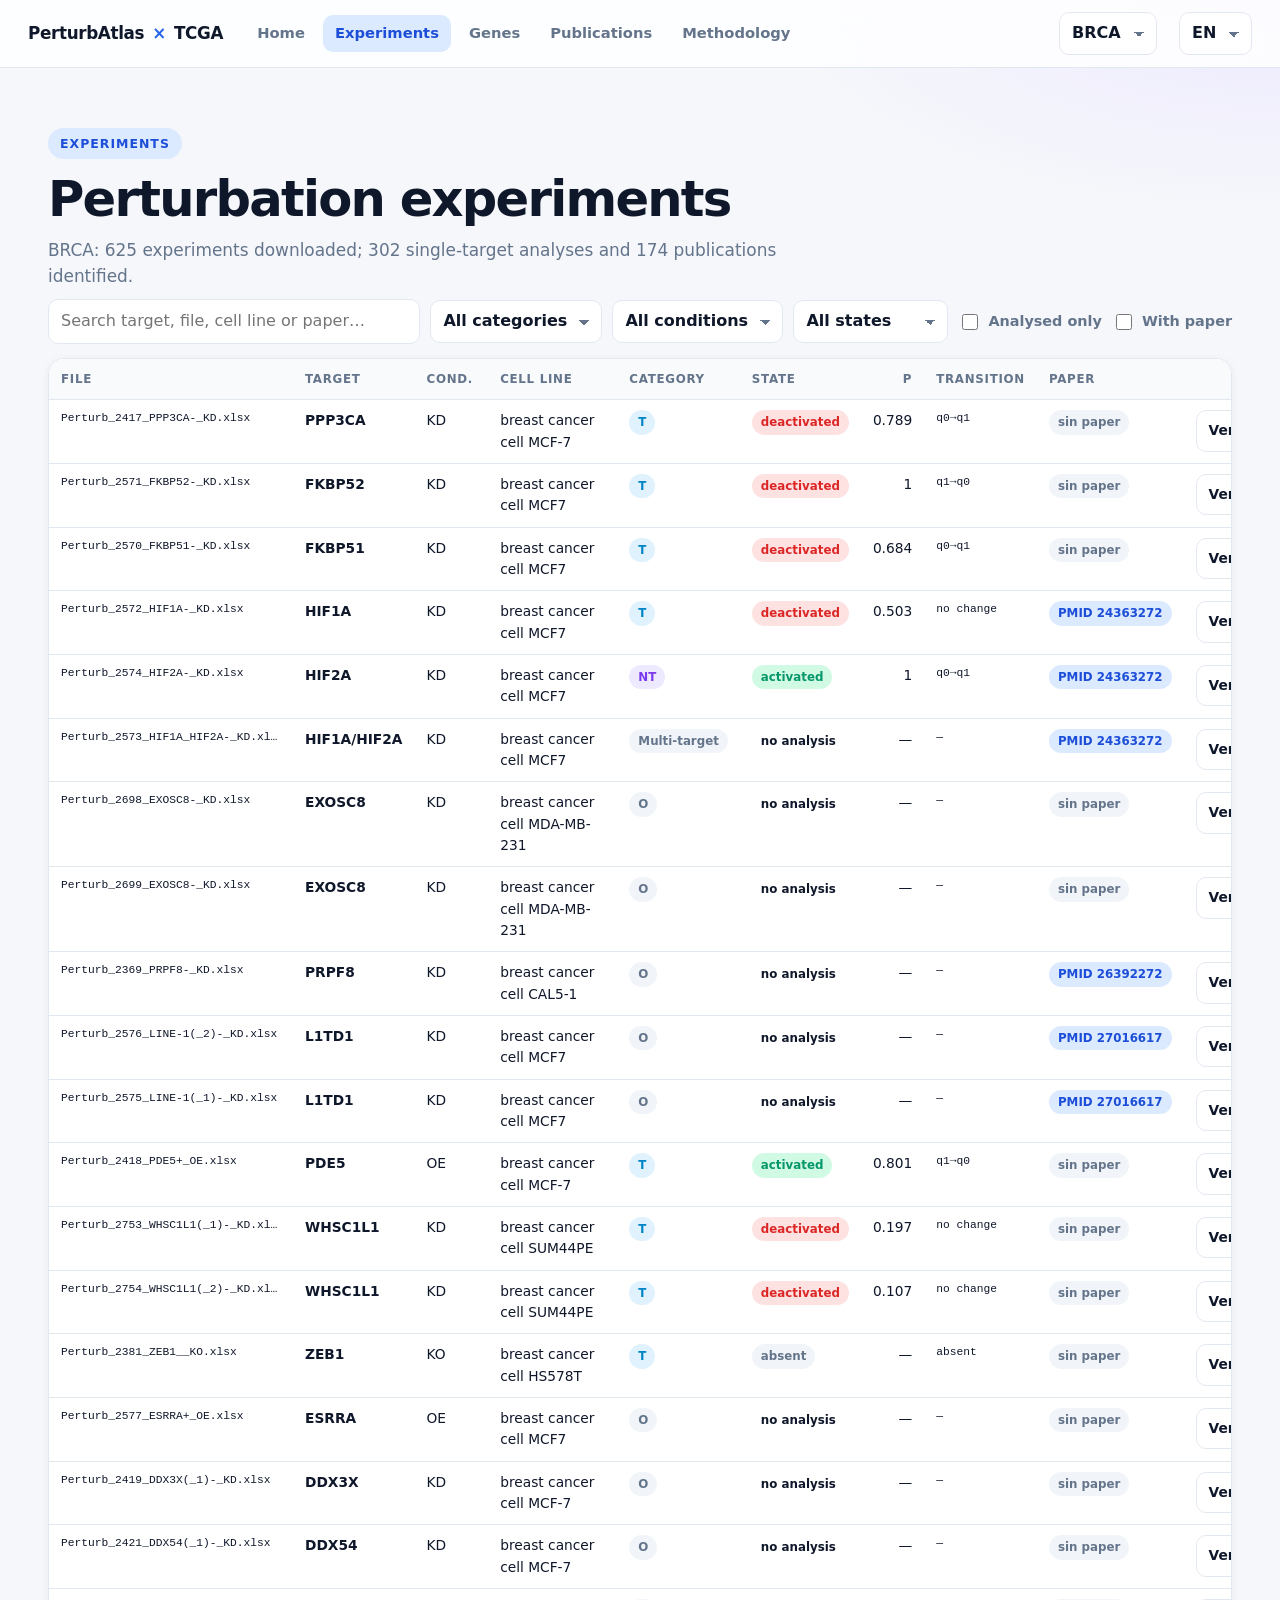
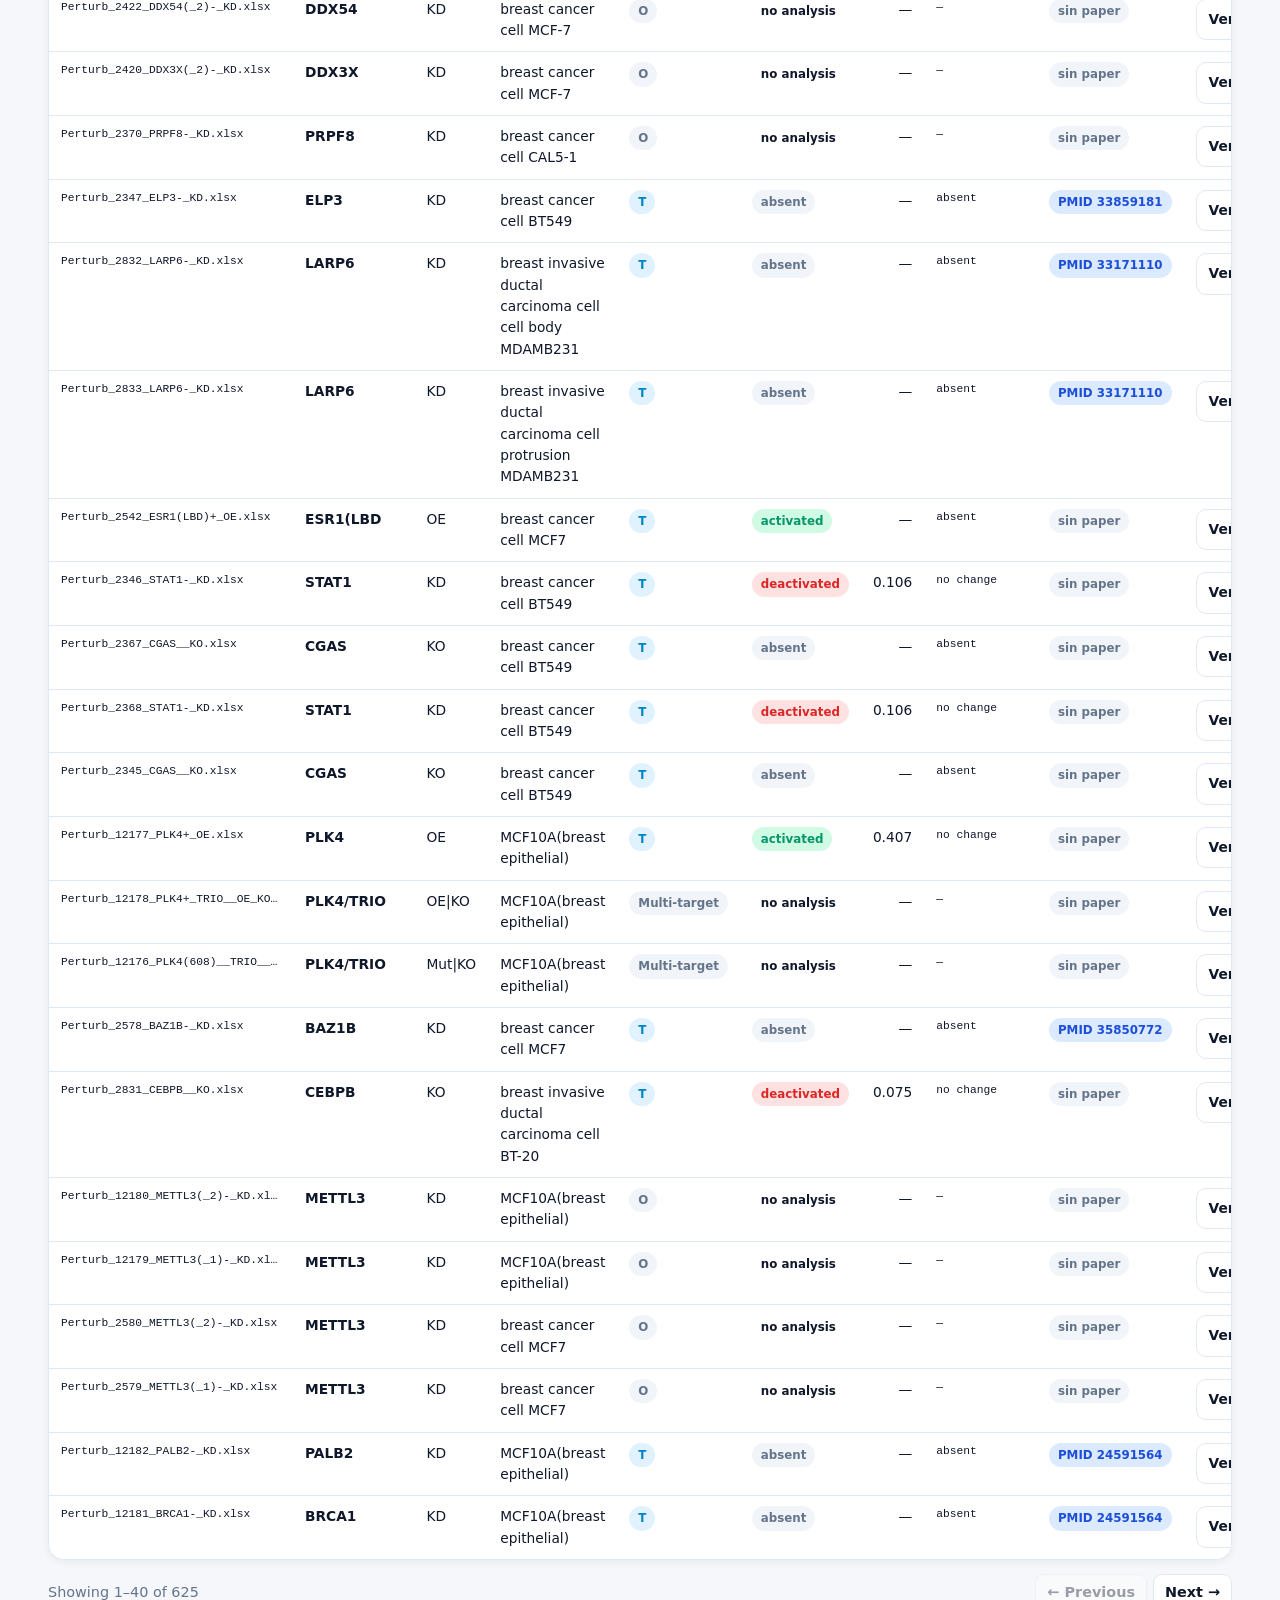
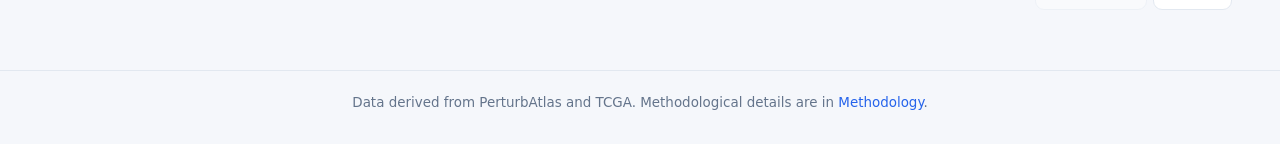
==== commit f701f956: "Add ES/EN language toggle and bilingual summaries" ====
--- a/experiments.html
+++ b/experiments.html
@@ -19,6 +19,10 @@
     </nav>
     <div class="spacer"></div>
     <select class="select" id="cancer-select" aria-label="Select cancer"></select>
+    <select class="select" id="lang-select" aria-label="Select language">
+      <option value="en">EN</option>
+      <option value="es">ES</option>
+    </select>
   </header>
 
   <main>
--- a/assets/style.css
+++ b/assets/style.css
@@ -169,6 +169,8 @@
 
 .grid-3 { display: grid; grid-template-columns: repeat(3, 1fr); gap: 18px; }
 @media (max-width: 900px) { .grid-3 { grid-template-columns: 1fr; } }
+.grid-4 { display: grid; grid-template-columns: repeat(4, minmax(0, 1fr)); gap: 12px; }
+@media (max-width: 900px) { .grid-4 { grid-template-columns: repeat(2, minmax(0, 1fr)); } }
 
 .gene-type {
   display: inline-block;
